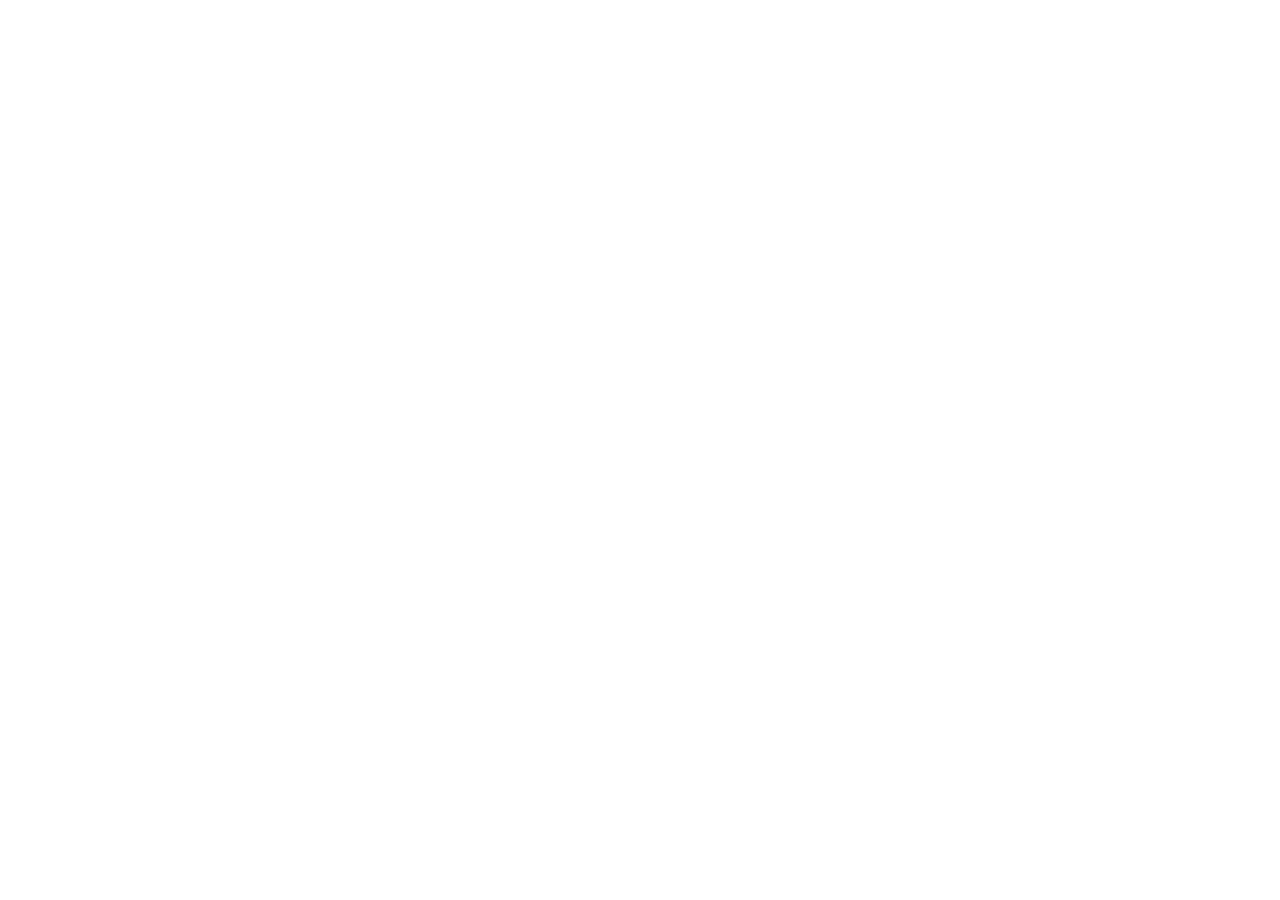
==== index.html @ affcd826 "Improvements and fixes (1.5.9)" ====
<!DOCTYPE html>
<html>

<head>
  <!--
    If you are serving your web app in a path other than the root, change the
    href value below to reflect the base path you are serving from.

    The path provided below has to start and end with a slash "/" in order for
    it to work correctly.

    For more details:
    * https://developer.mozilla.org/en-US/docs/Web/HTML/Element/base

    This is a placeholder for base href that will be replaced by the value of
    the `--base-href` argument provided to `flutter build`.
  -->
  <base href="/band-calendar-web-app/">

  <meta charset="UTF-8">
  <meta content="IE=Edge" http-equiv="X-UA-Compatible">
  <meta name="description" content="A Band Calendar management project.">

  <!-- iOS meta tags & icons -->
  <meta name="apple-mobile-web-app-capable" content="yes">
  <meta name="apple-mobile-web-app-status-bar-style" content="black">
  <meta name="apple-mobile-web-app-title" content="band_calendar">
  <link rel="apple-touch-icon" href="icons/Icon-192.png">

  <!-- Favicon -->
  <link rel="icon" type="image/png" href="favicon.png" />

  <title>Band Calendar</title>
  <link rel="manifest" href="manifest.json">
</head>

<body>
  <script src="flutter_bootstrap.js" async></script>
</body>

</html>
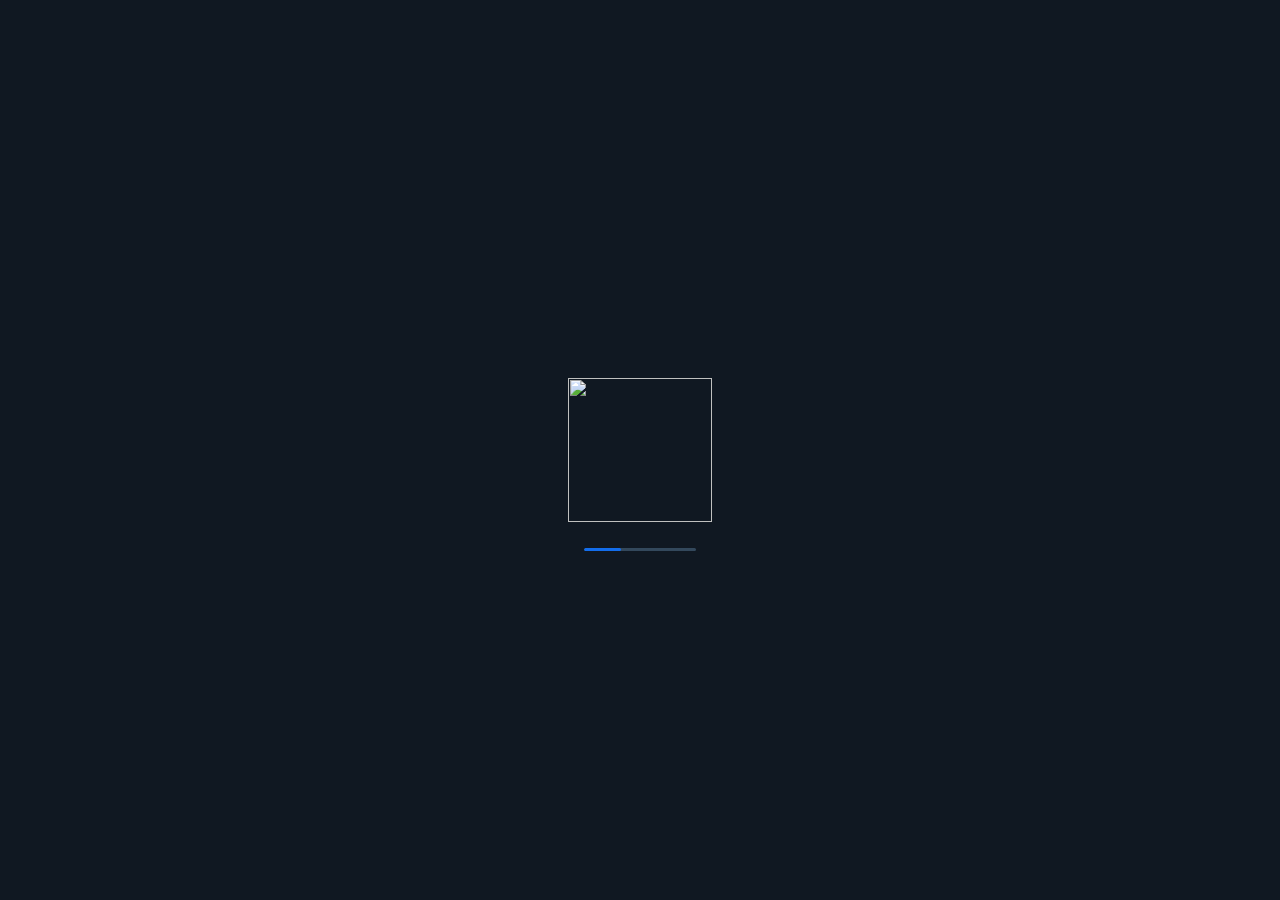
==== commit 38b19e4e: "🤖 Build manuale da GitHub Actions: 2026-10-16 12:31:08 (Sentry Rel: band_calendar@1.9.2+192)" ====
--- a/index.html
+++ b/index.html
@@ -18,6 +18,8 @@
   <base href="/band-calendar-web-app/">
 
   <meta charset="UTF-8">
+  <!-- Match mobile scaling before Flutter initializes its own viewport. -->
+  <meta name="viewport" content="width=device-width, initial-scale=1.0">
   <meta content="IE=Edge" http-equiv="X-UA-Compatible">
   <meta name="description" content="A Band Calendar management project.">
 
@@ -25,17 +27,126 @@
   <meta name="apple-mobile-web-app-capable" content="yes">
   <meta name="apple-mobile-web-app-status-bar-style" content="black">
   <meta name="apple-mobile-web-app-title" content="band_calendar">
-  <link rel="apple-touch-icon" href="icons/Icon-192.png">
+  <link rel="apple-touch-icon" href="icons/band-calendar-pwa-night-192.png">
+  <meta name="theme-color" content="#101822">
 
   <!-- Favicon -->
   <link rel="icon" type="image/png" href="favicon.png" />
 
   <title>Band Calendar</title>
   <link rel="manifest" href="manifest.json">
+  <link rel="preload" href="splash-logo-transparent.png" as="image">
+  <style>
+    html, body { margin: 0; background: #101822; }
+    #splash {
+      position: fixed;
+      inset: 0;
+      display: grid;
+      place-items: center;
+      background: #101822;
+      z-index: 10000;
+      pointer-events: none;
+      transition: opacity 180ms ease-out;
+    }
+    #splash.is-leaving { opacity: 0; }
+    .splash-content { position: relative; width: 144px; height: 144px; }
+    #splash img { display: block; width: 144px; height: 144px; }
+    .splash-progress {
+      position: absolute;
+      top: calc(100% + 26px);
+      left: 16px;
+      width: 112px;
+      height: 3px;
+      border-radius: 3px;
+      overflow: hidden;
+      background: #33485C;
+      opacity: 0;
+      animation: splash-reveal 0s 500ms forwards;
+    }
+    .splash-progress::after {
+      content: '';
+      display: block;
+      width: 33.333%;
+      height: 100%;
+      border-radius: inherit;
+      background: #136DEC;
+      animation: splash-progress 1200ms ease-in-out infinite;
+    }
+    @keyframes splash-reveal { to { opacity: 1; } }
+    @keyframes splash-progress {
+      from { transform: translateX(-100%); }
+      to { transform: translateX(300%); }
+    }
+    @media (prefers-reduced-motion: reduce) {
+      #splash { transition: none; }
+      .splash-progress::after { animation: none; transform: translateX(100%); }
+    }
+  </style>
+
+  <!-- FCM: registrazione del service worker relativa al <base href>.
+       Il default di Firebase punta alla root del dominio e su GitHub Pages
+       (sottocartella /band-calendar-web-app/) fallirebbe con 404. -->
+  <script>
+    (() => {
+      const pending = [];
+      let navigate;
+      window.__registerPushNavigation = callback => {
+        navigate = callback;
+        pending.splice(0).forEach(link => navigate(link));
+      };
+      if ('serviceWorker' in navigator) {
+        navigator.serviceWorker.addEventListener('message', event => {
+          const data = event.data;
+          if (!data || data.type !== 'BAND_NOTIFICATION_OPEN' ||
+              typeof data.link !== 'string' || !data.link.startsWith('/') ||
+              data.link.startsWith('//') || data.link.includes('\\')) return;
+          if (navigate) navigate(data.link);
+          else pending.push(data.link);
+          if (event.ports[0]) event.ports[0].postMessage('queued');
+        });
+      }
+    })();
+  </script>
+  <script src="firebase-config.js"></script>
+  <script>
+    if ('serviceWorker' in navigator) {
+      window.addEventListener('load', function () {
+        navigator.serviceWorker.register('firebase-messaging-sw.js')
+          .then(function (registration) {
+            window.__FCM_SW_REGISTRATION__ = registration;
+          })
+          .catch(function (err) {
+            console.warn('Registrazione service worker FCM fallita:', err);
+          });
+      });
+    }
+  </script>
 </head>
 
 <body>
+  <div id="splash" aria-label="Band Calendar" role="img">
+    <div class="splash-content">
+      <img src="splash-logo-transparent.png" alt="" width="144" height="144">
+      <div class="splash-progress" aria-hidden="true"></div>
+    </div>
+  </div>
+  <script>
+    // Keep the logo visible through Dart initialization and the first redirect.
+    // Engine initialization alone does not mean a Flutter frame is on screen.
+    window.addEventListener('flutter-first-frame', () => {
+      requestAnimationFrame(() => {
+        const splash = document.getElementById('splash');
+        if (!splash) return;
+        if (window.matchMedia('(prefers-reduced-motion: reduce)').matches) {
+          splash.remove();
+          return;
+        }
+        splash.classList.add('is-leaving');
+        setTimeout(() => splash.remove(), 180);
+      });
+    }, { once: true });
+  </script>
   <script src="flutter_bootstrap.js" async></script>
 </body>
 
-</html>+</html>
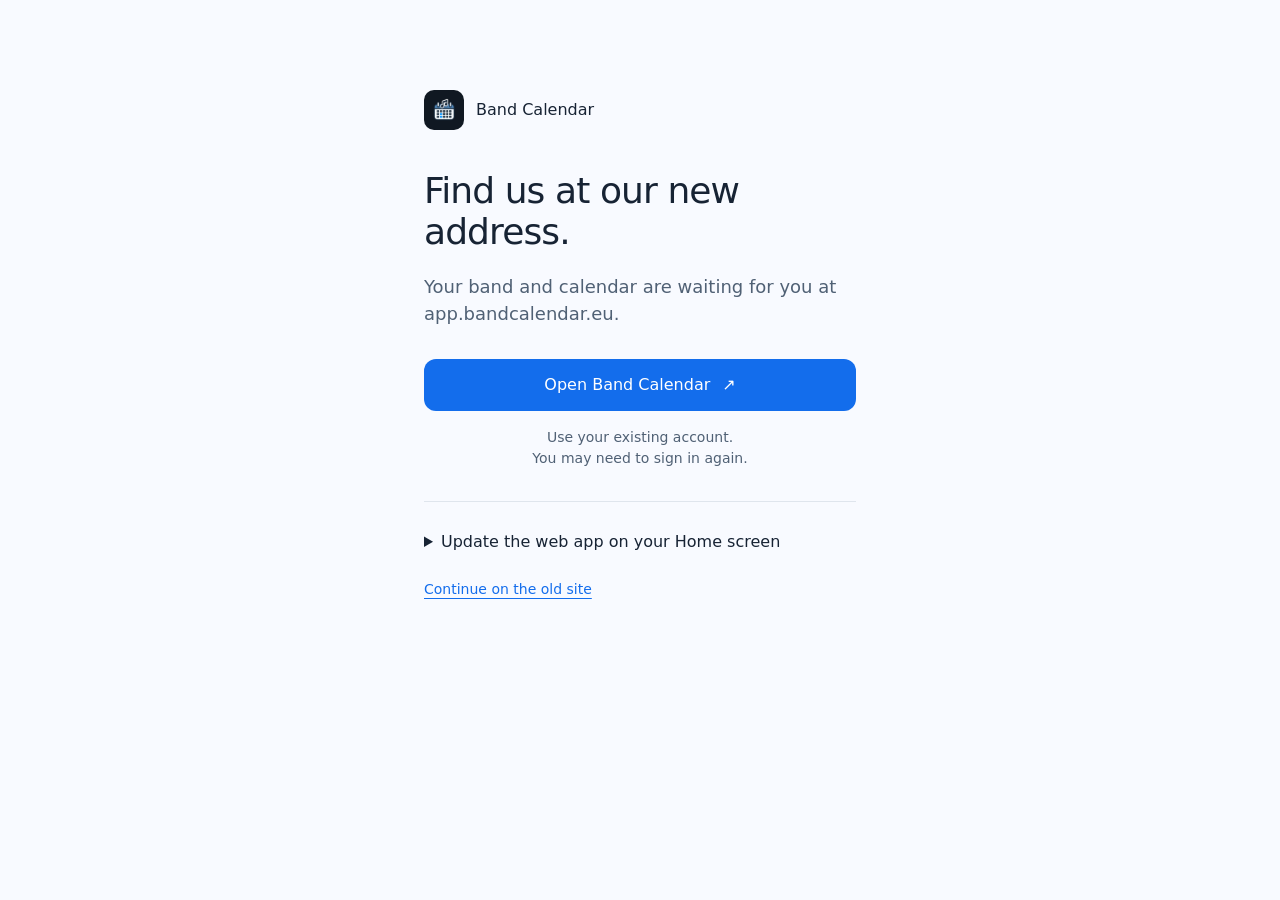
==== commit f124272a: "🤖 Build manuale da GitHub Actions: 2026-11-27 13:59:40" ====
--- a/index.html
+++ b/index.html
@@ -1,152 +1,30 @@
 <!DOCTYPE html>
-<html>
-
+<html lang="it">
 <head>
-  <!--
-    If you are serving your web app in a path other than the root, change the
-    href value below to reflect the base path you are serving from.
-
-    The path provided below has to start and end with a slash "/" in order for
-    it to work correctly.
-
-    For more details:
-    * https://developer.mozilla.org/en-US/docs/Web/HTML/Element/base
-
-    This is a placeholder for base href that will be replaced by the value of
-    the `--base-href` argument provided to `flutter build`.
-  -->
-  <base href="/band-calendar-web-app/">
-
-  <meta charset="UTF-8">
-  <!-- Match mobile scaling before Flutter initializes its own viewport. -->
-  <meta name="viewport" content="width=device-width, initial-scale=1.0">
-  <meta content="IE=Edge" http-equiv="X-UA-Compatible">
-  <meta name="description" content="A Band Calendar management project.">
-
-  <!-- iOS meta tags & icons -->
-  <meta name="apple-mobile-web-app-capable" content="yes">
-  <meta name="apple-mobile-web-app-status-bar-style" content="black">
-  <meta name="apple-mobile-web-app-title" content="band_calendar">
+  <meta charset="utf-8">
+  <meta name="viewport" content="width=device-width, initial-scale=1">
+  <meta name="referrer" content="no-referrer">
+  <meta name="theme-color" content="#101822">
+  <meta name="robots" content="noindex">
+  <title>Band Calendar — Nuovo indirizzo</title>
+  <link rel="icon" href="favicon.png">
   <link rel="apple-touch-icon" href="icons/band-calendar-pwa-night-192.png">
-  <meta name="theme-color" content="#101822">
-
-  <!-- Favicon -->
-  <link rel="icon" type="image/png" href="favicon.png" />
-
-  <title>Band Calendar</title>
   <link rel="manifest" href="manifest.json">
-  <link rel="preload" href="splash-logo-transparent.png" as="image">
-  <style>
-    html, body { margin: 0; background: #101822; }
-    #splash {
-      position: fixed;
-      inset: 0;
-      display: grid;
-      place-items: center;
-      background: #101822;
-      z-index: 10000;
-      pointer-events: none;
-      transition: opacity 180ms ease-out;
-    }
-    #splash.is-leaving { opacity: 0; }
-    .splash-content { position: relative; width: 144px; height: 144px; }
-    #splash img { display: block; width: 144px; height: 144px; }
-    .splash-progress {
-      position: absolute;
-      top: calc(100% + 26px);
-      left: 16px;
-      width: 112px;
-      height: 3px;
-      border-radius: 3px;
-      overflow: hidden;
-      background: #33485C;
-      opacity: 0;
-      animation: splash-reveal 0s 500ms forwards;
-    }
-    .splash-progress::after {
-      content: '';
-      display: block;
-      width: 33.333%;
-      height: 100%;
-      border-radius: inherit;
-      background: #136DEC;
-      animation: splash-progress 1200ms ease-in-out infinite;
-    }
-    @keyframes splash-reveal { to { opacity: 1; } }
-    @keyframes splash-progress {
-      from { transform: translateX(-100%); }
-      to { transform: translateX(300%); }
-    }
-    @media (prefers-reduced-motion: reduce) {
-      #splash { transition: none; }
-      .splash-progress::after { animation: none; transform: translateX(100%); }
-    }
-  </style>
-
-  <!-- FCM: registrazione del service worker relativa al <base href>.
-       Il default di Firebase punta alla root del dominio e su GitHub Pages
-       (sottocartella /band-calendar-web-app/) fallirebbe con 404. -->
-  <script>
-    (() => {
-      const pending = [];
-      let navigate;
-      window.__registerPushNavigation = callback => {
-        navigate = callback;
-        pending.splice(0).forEach(link => navigate(link));
-      };
-      if ('serviceWorker' in navigator) {
-        navigator.serviceWorker.addEventListener('message', event => {
-          const data = event.data;
-          if (!data || data.type !== 'BAND_NOTIFICATION_OPEN' ||
-              typeof data.link !== 'string' || !data.link.startsWith('/') ||
-              data.link.startsWith('//') || data.link.includes('\\')) return;
-          if (navigate) navigate(data.link);
-          else pending.push(data.link);
-          if (event.ports[0]) event.ports[0].postMessage('queued');
-        });
-      }
-    })();
-  </script>
-  <script src="firebase-config.js"></script>
-  <script>
-    if ('serviceWorker' in navigator) {
-      window.addEventListener('load', function () {
-        navigator.serviceWorker.register('firebase-messaging-sw.js')
-          .then(function (registration) {
-            window.__FCM_SW_REGISTRATION__ = registration;
-          })
-          .catch(function (err) {
-            console.warn('Registrazione service worker FCM fallita:', err);
-          });
-      });
-    }
-  </script>
+  <link rel="stylesheet" href="transfer.css">
+  <script src="transfer.js" defer></script>
 </head>
-
 <body>
-  <div id="splash" aria-label="Band Calendar" role="img">
-    <div class="splash-content">
-      <img src="splash-logo-transparent.png" alt="" width="144" height="144">
-      <div class="splash-progress" aria-hidden="true"></div>
-    </div>
-  </div>
-  <script>
-    // Keep the logo visible through Dart initialization and the first redirect.
-    // Engine initialization alone does not mean a Flutter frame is on screen.
-    window.addEventListener('flutter-first-frame', () => {
-      requestAnimationFrame(() => {
-        const splash = document.getElementById('splash');
-        if (!splash) return;
-        if (window.matchMedia('(prefers-reduced-motion: reduce)').matches) {
-          splash.remove();
-          return;
-        }
-        splash.classList.add('is-leaving');
-        setTimeout(() => splash.remove(), 180);
-      });
-    }, { once: true });
-  </script>
-  <script src="flutter_bootstrap.js" async></script>
+  <main>
+    <header><img src="icons/band-calendar-pwa-night-192.png" alt="" width="40" height="40"><span>Band Calendar</span></header>
+    <h1 data-copy="title">Ci trovi al nuovo indirizzo.</h1>
+    <p class="lead" data-copy="intro">La tua band e il tuo calendario ti aspettano su <strong>app.bandcalendar.eu</strong>.</p>
+    <a class="primary" href="https://app.bandcalendar.eu/" rel="noreferrer" data-copy="open">Apri Band Calendar <span aria-hidden="true">↗</span></a>
+    <p class="account" data-copy="account">Usa il tuo account di sempre.<br>Potrebbe essere necessario accedere di nuovo.</p>
+    <section class="help" aria-label="Web app">
+      <details><summary data-copy="installTitle">Aggiorna la web app sulla Home</summary><p data-copy="installBody">Apri app.bandcalendar.eu nel browser e aggiungi il nuovo indirizzo alla schermata Home.</p></details>
+      <a class="continue" id="continue-legacy" href="app-legacy.html" data-copy="continue">Continua dal vecchio sito</a>
+    </section>
+    <noscript><p>JavaScript è necessario per usare Band Calendar. I link delle email restano disponibili aprendo <a href="app-legacy.html">la versione precedente</a>.</p></noscript>
+  </main>
 </body>
-
 </html>
--- a/transfer.css
+++ b/transfer.css
@@ -0,0 +1,22 @@
+:root {color-scheme:light dark;--background:#f8faff;--text:#172334;--muted:#506175;--line:#dfe5ed;--primary:#136dec;--on-primary:#fff}
+* {box-sizing:border-box}
+body {margin:0;background:var(--background);color:var(--text);font:16px/1.5 system-ui,-apple-system,BlinkMacSystemFont,"Segoe UI",sans-serif}
+main {width:min(100%,480px);margin:0 auto;padding:clamp(40px,10vh,96px) 24px 40px;overflow-wrap:anywhere}
+header {display:flex;align-items:center;gap:12px;margin-bottom:40px;font-weight:500}
+header img {border-radius:10px}
+h1 {font-size:clamp(28px,6vw,36px);line-height:1.15;letter-spacing:-.025em;font-weight:500;margin:0 0 20px}
+p {margin:0;color:var(--muted)}
+.lead {font-size:18px;margin-bottom:32px}
+strong {font-weight:500}
+a {color:var(--primary);text-underline-offset:4px}
+.primary {display:flex;align-items:center;justify-content:center;gap:12px;min-height:52px;padding:14px 20px;background:var(--primary);color:var(--on-primary);font-weight:500;text-align:center;text-decoration:none;border-radius:12px}
+.primary:hover {filter:brightness(.95)}
+a:focus-visible,summary:focus-visible {outline:3px solid var(--primary);outline-offset:4px}
+.account {text-align:center;font-size:14px;margin:16px 0 32px}
+.help {border-top:1px solid var(--line);padding-top:16px}
+summary {cursor:pointer;font-weight:500;min-height:48px;align-content:center;padding:8px 0}
+details p {font-size:14px;margin:4px 0 16px}
+.continue {display:inline-flex;align-items:center;min-height:48px;padding:10px 0;font-size:14px;font-weight:500}
+noscript p {font-size:14px;margin-top:20px}
+@media(prefers-color-scheme:dark) {:root {--background:#101720;--text:#eef3fa;--muted:#b5c1d0;--line:#354354;--primary:#90baff;--on-primary:#072e64}}
+@media(max-width:360px) {main {padding:32px 20px}header {margin-bottom:32px}}
